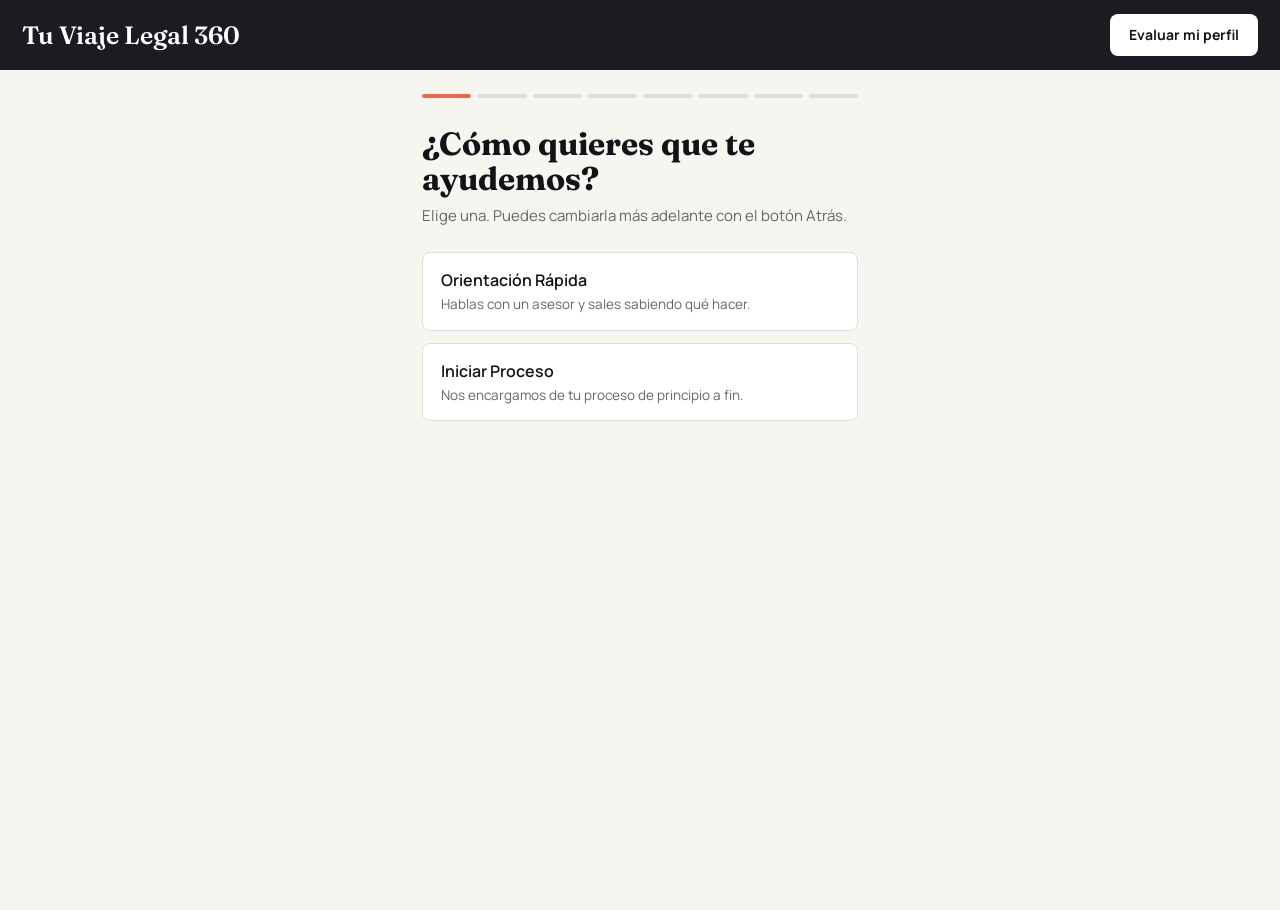
==== agendar.html @ b7401bcb "Actualizar demo desde plataforma-visas" ====
<!DOCTYPE html>
<html lang="es">
<head>
  <meta charset="UTF-8" />
  <meta name="viewport" content="width=device-width, initial-scale=1.0, maximum-scale=1" />
  <title>Agenda tu consulta de visa</title>
  <meta name="description" content="Elige tu trámite y agenda una consulta migratoria con un asesor de Tu Viaje Legal 360." />
  <meta property="og:title" content="Agenda tu consulta | Tu Viaje Legal 360" />
  <meta property="og:description" content="Cuéntanos qué necesitas y elige un horario disponible para hablar con un asesor." />
  <meta property="og:type" content="website" />
  <meta property="og:url" content="https://tuviajelegal.com/agendar.html" />
  <meta property="og:image" content="https://tuviajelegal.com/assets/hero-consulta.jpg" />
  <meta name="twitter:card" content="summary_large_image" />
  <link rel="stylesheet" href="estilo-marca.css?v=1cd7f68" />
</head>
<body>

  <nav class="barra">
    <a class="barra-marca" href="index.html">Tu Viaje Legal 360</a>
    <a class="barra-cta" href="evaluacion.html">Evaluar mi perfil</a>
  </nav>

  <div class="pantalla" id="pantalla">
    <!-- el contenido lo inyecta wizard.js -->
  </div>

  <script src="catalogo.js?v=1cd7f68"></script>
  <script src="config-cliente.js?v=1cd7f68"></script>
  <script src="analitica.js?v=1cd7f68"></script>
  <script src="citas.js?v=1cd7f68"></script>
  <script src="wizard.js?v=1cd7f68"></script>
</body>
</html>
---- estilo-marca.css ----
/* ============================================================
   Sistema visual de la marca: landing, quiz y wizard.
   La landing sigue el mock aprobado; quiz y wizard reutilizan tokens.
   ============================================================ */

@import url("https://fonts.googleapis.com/css2?family=Fraunces:opsz,wght@9..144,600;9..144,700&family=Manrope:wght@400;500;600;700&display=swap");

:root {
  --tinta: #111318;
  --tinta-suave: #1b2024;
  --crema: #f7f5f0;
  --blanco: #ffffff;
  --petroleo: #064b49;
  --petroleo-oscuro: #033a39;
  --azul: #3767ea;
  --gris: #62676a;
  --gris-claro: #dddeda;
  --acento: #e86a55;
  --acento-oscuro: #a83d2f;
  --acento-accion: #c44b39;
  --serif: "Fraunces", Georgia, "Times New Roman", serif;
  --sans: "Manrope", -apple-system, BlinkMacSystemFont, "Segoe UI", sans-serif;
  --radio: 8px;
}

* { box-sizing: border-box; }

html { scroll-behavior: smooth; }

body {
  margin: 0;
  font-family: var(--sans);
  background: var(--crema);
  color: var(--tinta);
  line-height: 1.55;
  letter-spacing: 0;
  -webkit-font-smoothing: antialiased;
}

a:focus-visible,
button:focus-visible,
summary:focus-visible,
input:focus-visible {
  outline: 3px solid rgba(55, 103, 234, 0.48);
  outline-offset: 3px;
}

textarea:focus-visible {
  outline: 3px solid rgba(55, 103, 234, 0.48);
  outline-offset: 3px;
}

/* El wizard mueve el foco al título al cambiar de paso para que los lectores
   de pantalla anuncien la nueva vista. Conservamos ese foco sin dibujar el
   contorno nativo alrededor de todo el encabezado. */
h1[tabindex="-1"]:focus {
  outline: none;
}

/* Aviso de la demo pública. Va arriba del todo y en el flujo normal (no
   flotante) para que empuje al hero en vez de taparlo. */
.aviso-demo {
  margin: 0;
  padding: 10px 20px;
  background: var(--azul);
  color: var(--blanco);
  font-size: 12.5px;
  font-weight: 600;
  line-height: 1.4;
  text-align: center;
}

.barra {
  position: sticky;
  top: 0;
  z-index: 20;
  display: flex;
  align-items: center;
  justify-content: space-between;
  padding: 14px 22px;
  background: rgba(17, 19, 24, 0.96);
}

.barra-marca {
  font-family: var(--serif);
  font-size: 25px;
  font-weight: 600;
  color: var(--blanco);
  text-decoration: none;
  letter-spacing: 0;
}

.barra-cta {
  display: inline-flex;
  align-items: center;
  justify-content: center;
  min-height: 42px;
  padding: 10px 18px;
  border: 1px solid transparent;
  border-radius: var(--radio);
  background: var(--blanco);
  color: var(--tinta);
  font: 700 14px/1.2 var(--sans);
  text-decoration: none;
}

.btn-claro,
.btn-fantasma,
.btn-acento {
  display: inline-flex;
  align-items: center;
  justify-content: center;
  min-height: 52px;
  padding: 14px 24px;
  border-radius: 6px;
  font: 700 15px/1.2 var(--sans);
  text-decoration: none;
  cursor: pointer;
  transition: transform 160ms ease, background-color 160ms ease, border-color 160ms ease;
}

.btn-claro { border: 1px solid transparent; background: var(--blanco); color: var(--tinta); }
.btn-fantasma { border: 1px solid rgba(255, 255, 255, 0.72); background: rgba(17, 19, 24, 0.28); color: var(--blanco); }
.btn-acento { border: 1px solid var(--acento-accion); background: var(--acento-accion); color: var(--blanco); }

.btn-claro:hover,
.btn-fantasma:hover,
.btn-acento:hover { transform: translateY(-2px); }

.btn-acento:hover { background: var(--acento-oscuro); border-color: var(--acento-oscuro); }
.btn-nota { font-size: 14px; font-weight: 400; opacity: 0.72; }

/* ---------- landing: hero y navegación ---------- */

.landing { overflow-x: hidden; }

.hero {
  position: relative;
  min-height: 780px;
  display: flex;
  align-items: flex-end;
  padding: 150px 5vw 82px;
  color: var(--blanco);
  background: var(--tinta);
  overflow: hidden;
}

.hero::after {
  content: "";
  position: absolute;
  inset: 0;
  z-index: 1;
  background: rgba(8, 14, 15, 0.44);
  pointer-events: none;
}

.hero-foto {
  position: absolute;
  inset: 0;
  z-index: 0;
  background-image: url("assets/hero-consulta.jpg");
  background-position: center;
  background-size: cover;
}

.barra-landing {
  position: absolute;
  top: 18px;
  left: 0;
  z-index: 3;
  width: 100%;
  padding: 0 3vw;
  background: transparent;
}

.barra-landing .barra-marca { font-size: 29px; }

.barra-menu {
  display: flex;
  align-items: center;
  gap: 4px;
  padding: 6px;
  border-radius: 8px;
  background: var(--blanco);
  box-shadow: 0 10px 30px rgba(0, 0, 0, 0.12);
}

.barra-menu a {
  padding: 10px 14px;
  border-radius: 5px;
  color: var(--tinta);
  font-size: 13px;
  font-weight: 600;
  text-decoration: none;
  transition: background-color 150ms ease;
}

.barra-menu a:hover { background: #f0f1ef; }

.barra-landing .barra-cta {
  background: var(--acento-accion);
  color: var(--blanco);
  box-shadow: 0 10px 30px rgba(0, 0, 0, 0.14);
}

.hero-contenido {
  position: relative;
  z-index: 2;
  width: min(720px, 57vw);
}

.hero-eyebrow,
.seccion-kicker,
.cierre-kicker {
  margin: 0 0 16px;
  color: var(--acento);
  font-size: 12px;
  font-weight: 700;
  letter-spacing: 0;
  text-transform: uppercase;
}

.hero h1 {
  max-width: 760px;
  margin: 0 0 22px;
  font-family: var(--serif);
  font-size: 76px;
  font-weight: 600;
  line-height: 0.97;
  letter-spacing: 0;
}

.hero h1 em { font-style: normal; }

.hero-sub {
  max-width: 610px;
  margin: 0 0 30px;
  color: rgba(255, 255, 255, 0.92);
  font-size: 17px;
  line-height: 1.65;
}

.hero-acciones { display: flex; gap: 12px; flex-wrap: wrap; }
.hero-nota { margin: 16px 0 0; color: rgba(255, 255, 255, 0.78); font-size: 12.5px; }

/* ---------- landing: confianza ---------- */

.confianza {
  display: grid;
  grid-template-columns: repeat(4, minmax(0, 1fr));
  max-width: 1280px;
  margin: 0 auto;
  padding: 28px 4vw;
  background: var(--crema);
}

.confianza-item {
  min-height: 72px;
  display: flex;
  align-items: center;
  gap: 16px;
  padding: 8px 22px;
  border-right: 1px solid var(--gris-claro);
}

.confianza-item:last-child { border-right: 0; }
.confianza-item svg { width: 32px; height: 32px; flex: 0 0 auto; color: var(--petroleo); }
.confianza-item span { font-size: 13px; font-weight: 700; line-height: 1.35; }

/* ---------- landing: estructura ---------- */

.seccion { padding: 92px 5vw; scroll-margin-top: 72px; }
.contenedor { max-width: 1040px; margin: 0 auto; }
.contenedor-amplio { max-width: 1240px; }

.seccion-titulo {
  max-width: 760px;
  margin: 0 0 46px;
  font-family: var(--serif);
  font-size: 54px;
  font-weight: 600;
  line-height: 1.02;
  letter-spacing: 0;
}

.seccion-titulo-claro { color: var(--blanco); }
.seccion-kicker-claro { color: #a7c6ff; }
.seccion-sub { max-width: 590px; margin: 0 0 40px; color: var(--gris); font-size: 16px; }

.seccion-proceso { border-top: 1px solid var(--gris-claro); background: var(--crema); }

.pasos-horizontales {
  display: grid;
  grid-template-columns: repeat(3, minmax(0, 1fr));
}

.pasos-horizontales .paso {
  min-width: 0;
  padding: 4px 48px 0;
  border-right: 1px solid var(--gris-claro);
}

.pasos-horizontales .paso:first-child { padding-left: 0; }
.pasos-horizontales .paso:last-child { padding-right: 0; border-right: 0; }

.paso-cabecera {
  display: flex;
  align-items: center;
  gap: 18px;
  min-height: 50px;
  margin-bottom: 26px;
}

.paso-numero {
  width: 34px;
  height: 34px;
  display: inline-flex;
  align-items: center;
  justify-content: center;
  flex: 0 0 auto;
  border-radius: 50%;
  background: var(--petroleo);
  color: var(--blanco);
  font-size: 14px;
  font-weight: 700;
}

.paso-cabecera svg { width: 42px; height: 42px; color: var(--petroleo); }
.paso-titulo { margin: 0 0 10px; font-size: 17px; font-weight: 700; }
.paso-detalle { max-width: 280px; margin: 0; color: var(--gris); font-size: 14px; line-height: 1.7; }

/* ---------- landing: equipo ---------- */

.equipo {
  display: grid;
  grid-template-columns: minmax(320px, 0.9fr) minmax(520px, 1.3fr);
  background: var(--blanco);
  scroll-margin-top: 72px;
}

.equipo-copy {
  display: flex;
  flex-direction: column;
  justify-content: center;
  padding: 80px 7vw;
}

.equipo-copy h2 {
  max-width: 530px;
  margin: 0 0 22px;
  font-family: var(--serif);
  font-size: 52px;
  font-weight: 600;
  line-height: 1.02;
}

.equipo-copy > p:last-child { max-width: 540px; margin: 0; color: var(--gris); font-size: 15px; line-height: 1.75; }

.equipo-foto { position: relative; min-height: 560px; margin: 0; overflow: hidden; background: var(--tinta-suave); }
.equipo-foto img { width: 100%; height: 100%; position: absolute; inset: 0; object-fit: cover; object-position: 50% 22%; }
/* ---------- landing: personas del equipo ---------- */

.seccion-personas { border-top: 1px solid var(--gris-claro); background: var(--crema); }
.personas { display: grid; grid-template-columns: repeat(3, minmax(0, 1fr)); gap: 28px; }
.persona { margin: 0; }
.persona-foto { aspect-ratio: 4 / 5; margin: 0 0 18px; overflow: hidden; border-radius: var(--radio); background: var(--tinta-suave); }
.persona-foto img { display: block; width: 100%; height: 100%; object-fit: cover; object-position: 50% 30%; }
.persona-nombre { margin: 0 0 4px; font-family: var(--serif); font-size: 24px; font-weight: 600; line-height: 1.15; }
.persona-cargo { margin: 0; color: var(--gris); font-size: 14px; }

/* ---------- landing: servicios ---------- */

.seccion-servicios { background: var(--petroleo); color: var(--blanco); }
.seccion-servicios .seccion-titulo { margin-bottom: 12px; }
.servicios-intro { max-width: 560px; margin: 0 0 42px; color: rgba(255, 255, 255, 0.72); font-size: 15px; }

.precios {
  display: grid;
  grid-template-columns: repeat(3, minmax(0, 1fr));
  gap: 18px;
  align-items: stretch;
}

/* Con dos servicios las tarjetas no deben estirarse a lo ancho de la sección. */
.precios-dos {
  grid-template-columns: repeat(2, minmax(0, 1fr));
  max-width: 860px;
}

.precio-card {
  min-width: 0;
  display: flex;
  flex-direction: column;
  padding: 28px 26px 24px;
  /* Mismo grosor en todas las tarjetas: si la destacada usa un borde distinto,
     su contenido se desplaza y los botones dejan de alinearse entre sí. */
  border: 2px solid rgba(17, 19, 24, 0.12);
  border-radius: var(--radio);
  background: var(--blanco);
  color: var(--tinta);
  box-shadow: 0 14px 30px rgba(0, 24, 23, 0.16);
  transition: transform 180ms ease, box-shadow 180ms ease;
}

.precio-card:hover { transform: translateY(-4px); box-shadow: 0 18px 36px rgba(0, 24, 23, 0.2); }
.precio-card-popular { border-color: var(--acento); }

.precio-card-cabecera {
  min-height: 34px;
  display: flex;
  align-items: center;
  justify-content: space-between;
  gap: 12px;
  margin-bottom: 20px;
}

.precio-card-cabecera svg { width: 28px; height: 28px; color: var(--petroleo); }
.precio-card-popular .precio-card-cabecera svg { color: var(--acento); }

.precio-badge {
  display: inline-flex;
  align-items: center;
  min-height: 25px;
  padding: 5px 9px;
  border-radius: 5px;
  background: #fbe4df;
  color: var(--acento-oscuro);
  font-size: 10px;
  font-weight: 700;
  letter-spacing: 0;
  text-transform: none;
}

.precio-badge-azul { background: #e8efff; color: #2452ca; }

.precio-nombre {
  margin: 0 0 8px;
  font-family: var(--serif);
  font-size: 31px;
  font-weight: 600;
  line-height: 1.02;
}

.precio-valor,
.precio-descripcion { margin: 0 0 18px; color: var(--gris); font-size: 13.5px; line-height: 1.6; }
.precio-descripcion { flex: 1; }
.precio-lista { flex: 1; list-style: none; margin: 0 0 24px; padding: 0; }
.precio-lista li { position: relative; padding: 7px 0 7px 22px; border: 0; font-size: 13px; }
.precio-lista li::before { content: "✓"; position: absolute; left: 0; color: var(--petroleo); font-weight: 700; }

.btn-servicio {
  width: 100%;
  min-height: 46px;
  display: inline-flex;
  align-items: center;
  justify-content: center;
  margin-top: auto;
  padding: 12px 16px;
  border-radius: 6px;
  font-family: var(--sans);
  font-size: 13px;
  font-weight: 700;
  text-align: center;
  text-decoration: none;
}

.btn-servicio-principal { border: 1px solid var(--acento-accion); background: var(--acento-accion); color: var(--blanco); }
.btn-servicio-secundario { border: 1px solid var(--petroleo); background: var(--blanco); color: var(--petroleo); }
.btn-servicio:hover { filter: brightness(0.96); }
.btn-servicio:disabled { border-color: var(--gris-claro); background: #f0f1ef; color: var(--gris); cursor: not-allowed; filter: none; }

.escala-servicios {
  display: grid;
  grid-template-columns: auto 1fr auto;
  align-items: center;
  gap: 16px;
  margin: 22px 5px 0;
  color: rgba(255, 255, 255, 0.76);
  font-size: 11px;
}

.escala-servicios div { height: 1px; background: rgba(255, 255, 255, 0.4); }
.precios-dos + .escala-servicios { max-width: 860px; }
.precios-nota { margin: 18px 0 0; max-width: 860px; color: rgba(255, 255, 255, 0.64); font-size: 11px; text-align: center; }

/* La evaluación gratis va aparte de las tarjetas de pago: sin fondo blanco,
   para que nadie la confunda con un servicio que se cobra. */
.gratis-banda {
  display: flex;
  align-items: center;
  justify-content: space-between;
  gap: 32px;
  max-width: 860px;
  margin-top: 44px;
  padding: 30px 34px;
  border: 1px solid rgba(255, 255, 255, 0.3);
  border-radius: var(--radio);
  background: rgba(255, 255, 255, 0.07);
}

.gratis-sello {
  display: inline-flex;
  align-items: center;
  min-height: 25px;
  padding: 5px 10px;
  border-radius: 5px;
  background: var(--acento-accion);
  color: var(--blanco);
  font-size: 11px;
  font-weight: 700;
}

.gratis-banda-texto h3 {
  margin: 12px 0 7px;
  font-family: var(--serif);
  font-size: 31px;
  font-weight: 600;
  line-height: 1.04;
}

.gratis-banda-texto p { margin: 0; max-width: 52ch; color: rgba(255, 255, 255, 0.76); font-size: 14px; line-height: 1.6; }
.gratis-banda-cta { flex-shrink: 0; min-width: 230px; text-align: center; }

/* ---------- landing: FAQ, cierre y pie ---------- */

.seccion-faq { background: var(--blanco); }
.faq-layout { display: grid; grid-template-columns: minmax(260px, 0.7fr) minmax(520px, 1.3fr); gap: 72px; }
.faq-encabezado .seccion-titulo { margin-bottom: 0; font-size: 48px; }
.faq { display: grid; grid-template-columns: repeat(2, minmax(0, 1fr)); gap: 0 28px; align-content: start; }
.faq details { border-bottom: 1px solid var(--gris-claro); }
.faq summary {
  position: relative;
  padding: 17px 32px 17px 0;
  cursor: pointer;
  list-style: none;
  font-size: 13px;
  font-weight: 600;
}
.faq summary::-webkit-details-marker { display: none; }
.faq summary::after { content: "+"; position: absolute; top: 50%; right: 5px; color: var(--tinta); font-size: 18px; transform: translateY(-50%); transition: transform 150ms ease; }
.faq details[open] summary::after { transform: translateY(-50%) rotate(45deg); }
.faq-respuesta { margin: 0; padding: 0 20px 18px 0; color: var(--gris); font-size: 12.5px; line-height: 1.65; }

.cierre {
  display: flex;
  align-items: center;
  justify-content: space-between;
  gap: 40px;
  padding: 44px 8vw;
  background: var(--azul);
  color: var(--blanco);
}

.cierre-kicker { margin-bottom: 8px; color: #cbd8ff; }
.cierre h2 { max-width: 790px; margin: 0 0 8px; font-family: var(--serif); font-size: 46px; font-weight: 600; line-height: 1; }
.cierre p:last-child { margin: 0; color: rgba(255, 255, 255, 0.82); font-size: 14px; }
.btn-cierre { min-width: 220px; padding: 15px 22px; border-radius: 6px; background: var(--blanco); color: var(--tinta); font-size: 13px; font-weight: 700; text-align: center; text-decoration: none; }

.pie {
  padding: 28px 22px 34px;
  background: var(--tinta);
  color: rgba(255, 255, 255, 0.58);
  font-size: 12.5px;
  line-height: 1.6;
  text-align: center;
}

.pie-landing {
  display: grid;
  grid-template-columns: minmax(220px, 1fr) auto minmax(280px, 1fr);
  align-items: start;
  gap: 48px;
  padding: 44px 5vw;
  text-align: left;
}

.pie-marca p { max-width: 280px; margin: 8px 0 0; }
.pie-contacto { display: inline-block; margin-top: 14px; color: var(--blanco); font-size: 13px; font-weight: 700; text-decoration: underline; text-underline-offset: 3px; }
.pie-contacto[hidden] { display: none; }
.pie-enlaces { display: grid; grid-template-columns: repeat(2, auto); gap: 10px 28px; }
.pie-enlaces a { color: rgba(255, 255, 255, 0.72); font-size: 11px; text-decoration: none; }
.pie-legal { max-width: 430px; margin: 0; justify-self: end; }

@media (max-width: 980px) {
  .hero { min-height: 740px; padding-left: 6vw; padding-right: 6vw; }
  .hero h1 { font-size: 62px; }
  .hero-contenido { width: min(680px, 70vw); }
  .barra-menu { display: none; }
  .confianza { grid-template-columns: repeat(2, minmax(0, 1fr)); }
  .confianza-item:nth-child(2) { border-right: 0; }
  .confianza-item:nth-child(-n + 2) { border-bottom: 1px solid var(--gris-claro); }
  .pasos-horizontales .paso { padding: 4px 28px 0; }
  .equipo { grid-template-columns: 1fr; }
  .equipo-copy { padding: 72px 7vw; }
  .equipo-foto { min-height: 520px; }
  .precios { grid-template-columns: 1fr; max-width: 680px; margin: 0 auto; }
  .escala-servicios { display: none; }
  .precios-nota, .gratis-banda { max-width: 680px; margin-left: auto; margin-right: auto; }
  .faq-layout { grid-template-columns: 1fr; gap: 32px; }
  .faq-encabezado .seccion-titulo { max-width: 620px; }
  .pie-landing { grid-template-columns: 1fr 1fr; }
  .pie-legal { grid-column: 1 / -1; justify-self: start; }
}

@media (max-width: 700px) {
  .barra-landing { top: 12px; padding: 0 16px; }
  /* El nombre de la marca es largo: sin esto se parte en dos líneas y empuja
     al botón a partirse también, dejando la barra del doble de alto. Va sobre
     `.barra` y no solo sobre `.barra-landing` porque el quiz y el wizard usan
     la barra genérica, y ahí la marca es todavía más grande. */
  .barra .barra-marca { font-size: 18px; white-space: nowrap; }
  .barra .barra-cta {
    min-height: 38px;
    padding: 9px 10px;
    font-size: 10.5px;
    white-space: nowrap;
  }
  /* En vertical la foto no cabe detrás del texto sin tapar las caras:
     arriba va una franja con las asesoras y el texto empieza debajo. */
  .hero { --banda-foto: min(112vw, 460px); min-height: 0; align-items: flex-end; padding: calc(var(--banda-foto) - 36px) 20px 54px; }
  .hero::after {
    background: linear-gradient(to bottom,
      rgba(8, 14, 15, 0.2) 0,
      rgba(8, 14, 15, 0.2) calc(var(--banda-foto) - 150px),
      var(--tinta) var(--banda-foto));
  }
  .hero-foto { bottom: auto; height: var(--banda-foto); background-position: 92% top; }
  .hero-contenido { width: 100%; }
  .hero-eyebrow { font-size: 10px; }
  .hero h1 { max-width: 11ch; font-size: 48px; line-height: 0.98; }
  .hero-sub { max-width: 34ch; font-size: 14px; line-height: 1.6; }
  .hero-acciones { display: grid; grid-template-columns: 1fr; }
  .btn-claro, .btn-fantasma, .btn-acento { width: 100%; min-height: 50px; font-size: 14px; }
  .confianza { grid-template-columns: 1fr; padding: 14px 20px; }
  .confianza-item { min-height: 64px; padding: 12px 0; border-right: 0; border-bottom: 1px solid var(--gris-claro); }
  .confianza-item:nth-child(2) { border-right: 0; }
  .confianza-item:nth-child(-n + 2) { border-bottom: 1px solid var(--gris-claro); }
  .confianza-item:last-child { border-bottom: 0; }
  .confianza-item br { display: none; }
  .seccion { padding: 68px 20px; }
  .seccion-titulo { margin-bottom: 34px; font-size: 42px; }
  .pasos-horizontales { grid-template-columns: 1fr; }
  .pasos-horizontales .paso,
  .pasos-horizontales .paso:first-child,
  .pasos-horizontales .paso:last-child { padding: 24px 0; border-right: 0; border-bottom: 1px solid var(--gris-claro); }
  .pasos-horizontales .paso:first-child { padding-top: 0; }
  .pasos-horizontales .paso:last-child { border-bottom: 0; }
  .paso-cabecera { margin-bottom: 14px; }
  .equipo-copy { padding: 64px 20px; }
  .equipo-copy h2 { font-size: 42px; }
  .equipo-foto { min-height: 360px; }
  /* Apiladas, las tres fotos empujaban los servicios casi dos pantallas
     hacia abajo: en celular van en carrusel y asoma la siguiente tarjeta. */
  .personas {
    grid-template-columns: none;
    grid-auto-flow: column;
    grid-auto-columns: 74%;
    gap: 14px;
    margin: 0 -20px;
    padding: 0 20px 6px;
    overflow-x: auto;
    scroll-snap-type: x mandatory;
    scroll-padding-left: 20px;
    scrollbar-width: none;
  }
  .personas::-webkit-scrollbar { display: none; }
  .persona { scroll-snap-align: start; }
  .persona-nombre { font-size: 20px; }
  .seccion-servicios .seccion-titulo { font-size: 42px; }
  .precio-card { padding: 25px 22px 22px; }
  .gratis-banda { align-items: stretch; flex-direction: column; gap: 22px; margin-top: 34px; padding: 26px 22px; }
  .gratis-banda-texto h3 { font-size: 27px; }
  .gratis-banda-cta { width: 100%; min-width: 0; }
  .faq { grid-template-columns: 1fr; }
  .faq-encabezado .seccion-titulo { font-size: 42px; }
  .cierre { align-items: stretch; flex-direction: column; padding: 48px 20px; }
  .cierre h2 { font-size: 42px; }
  .btn-cierre { width: 100%; }
  .pie-landing { grid-template-columns: 1fr; gap: 30px; padding: 42px 20px 92px; }
  .pie-enlaces { grid-template-columns: 1fr 1fr; }
  .pie-legal { grid-column: auto; }
}

/* Celulares muy angostos (iPhone SE y parecidos): con el nombre de marca
   completo, la marca y el botón llegan a tocarse. */
@media (max-width: 360px) {
  .barra { gap: 10px; }
  .barra .barra-marca { font-size: 16px; }
  .barra .barra-cta { padding: 9px 8px; font-size: 10px; }
}

@media (prefers-reduced-motion: reduce) {
  html { scroll-behavior: auto; }
  *, *::before, *::after { animation-duration: 0.01ms !important; transition-duration: 0.01ms !important; }
}

/* ============================================================
   QUIZ (evaluacion.html)
   ============================================================ */

.quiz-cuerpo {
  max-width: 520px;
  margin: 0 auto;
  min-height: calc(100vh - 60px);
  display: flex;
  flex-direction: column;
  padding: 18px 22px 48px;
}

.progreso-quiz {
  display: flex;
  align-items: center;
  gap: 12px;
  padding: 10px 0 22px;
}

.progreso-quiz[hidden] { display: none; }

.btn-atras {
  background: none;
  border: none;
  color: var(--gris);
  font-size: 15px;
  cursor: pointer;
  padding: 6px 8px 6px 0;
  font-family: inherit;
}

.progreso-pista {
  flex: 1;
  height: 4px;
  background: var(--gris-claro);
  border-radius: 2px;
  overflow: hidden;
}

.progreso-relleno {
  height: 100%;
  background: var(--acento-accion);
  border-radius: 2px;
  width: 0;
  transition: width 0.25s ease;
}

.screen { animation: aparecer 0.22s ease; }
.screen.exiting { opacity: 0; transform: translateY(-6px); transition: all 0.15s ease; }

@keyframes aparecer {
  from { opacity: 0; transform: translateY(8px); }
  to { opacity: 1; transform: none; }
}

.intro-eyebrow {
  font-size: 13px;
  font-weight: 700;
  letter-spacing: 2px;
  text-transform: uppercase;
  color: var(--acento-oscuro);
  margin: 26px 0 12px;
}

.intro-headline {
  font-family: var(--serif);
  font-weight: 700;
  font-size: 46px;
  line-height: 1.06;
  margin: 0 0 20px;
}

.intro-stat-card {
  background: var(--tinta);
  color: var(--blanco);
  border-radius: var(--radio);
  padding: 18px 20px;
  font-size: 15px;
  margin-bottom: 18px;
}

.intro-sub { font-size: 15.5px; color: var(--gris); margin: 0 0 26px; }

.btn-primary {
  display: block;
  width: 100%;
  background: var(--acento);
  color: var(--blanco);
  border: none;
  border-radius: 999px;
  padding: 17px;
  font-size: 16px;
  font-weight: 600;
  font-family: inherit;
  cursor: pointer;
}

.btn-primary:active { background: var(--acento-oscuro); }

.question-pillar {
  font-size: 12.5px;
  font-weight: 700;
  letter-spacing: 1.8px;
  text-transform: uppercase;
  color: var(--acento-oscuro);
  margin: 8px 0 10px;
}

.question-text {
  font-family: var(--serif);
  font-weight: 700;
  font-size: 30px;
  line-height: 1.12;
  margin: 0 0 18px;
}

.multi-hint { font-size: 13.5px; color: var(--gris); margin: -8px 0 14px; }

.options-list { display: flex; flex-direction: column; gap: 10px; }
.options-list.shake { animation: sacudir 0.3s ease; }

@keyframes sacudir {
  20% { transform: translateX(-5px); }
  50% { transform: translateX(5px); }
  80% { transform: translateX(-3px); }
}

.option-card {
  display: flex;
  align-items: center;
  justify-content: space-between;
  gap: 10px;
  text-align: left;
  background: var(--blanco);
  border: 1.5px solid var(--gris-claro);
  border-radius: var(--radio);
  padding: 16px 18px;
  font-size: 15.5px;
  font-weight: 500;
  font-family: inherit;
  cursor: pointer;
}

.option-card .option-check {
  width: 22px;
  height: 22px;
  border-radius: 50%;
  border: 1.5px solid var(--gris-claro);
  color: transparent;
  font-size: 13px;
  display: flex;
  align-items: center;
  justify-content: center;
  flex-shrink: 0;
}

.option-card.selected { border-color: var(--acento); background: #fdf1ed; }
.option-card.selected .option-check { background: var(--acento-accion); border-color: var(--acento-accion); color: var(--blanco); }

.continue-btn { margin-top: 18px; }

.name-input {
  width: 100%;
  padding: 16px 18px;
  border: 1.5px solid var(--gris-claro);
  border-radius: var(--radio);
  font-size: 16px;
  font-family: inherit;
  margin-bottom: 14px;
}

.campo-etiqueta {
  display: block;
  margin: 0 0 6px;
  color: var(--tinta);
  font-size: 13.5px;
  font-weight: 700;
}

.campo-etiqueta span { color: var(--gris); font-weight: 500; }

.skip-btn {
  display: block;
  width: 100%;
  background: none;
  border: none;
  color: var(--gris);
  font-size: 14.5px;
  padding: 14px;
  cursor: pointer;
  text-decoration: underline;
  font-family: inherit;
}

.case-number { font-size: 13px; color: var(--gris); margin: 0 0 10px; }

.gauge-wrap { position: relative; width: 190px; margin: 8px auto 4px; }
.gauge-svg { width: 100%; transform: rotate(-90deg); }
.gauge-track { fill: none; stroke: var(--gris-claro); stroke-width: 10; }
.gauge-fill {
  fill: none;
  stroke-width: 10;
  stroke-linecap: round;
  transition: stroke-dashoffset 1s ease;
}
.gauge-fill.fuerte { stroke: #2e7d32; }
.gauge-fill.medio { stroke: var(--acento); }
.gauge-fill.riesgo { stroke: #c62828; }

.gauge-center {
  position: absolute;
  inset: 0;
  display: flex;
  flex-direction: column;
  align-items: center;
  justify-content: center;
  text-align: center;
}

.gauge-pct { font-family: var(--serif); font-weight: 700; font-size: 44px; line-height: 1; }
.gauge-pct.fuerte { color: #2e7d32; }
.gauge-pct.medio { color: var(--acento-oscuro); }
.gauge-pct.riesgo { color: #c62828; }
.gauge-pct-label { font-size: 11px; color: var(--gris); max-width: 120px; }

.gauge-note { font-size: 12.5px; color: var(--gris); text-align: center; margin: 10px 0 18px; }

.result-band {
  font-family: var(--serif);
  font-weight: 700;
  font-size: 34px;
  text-align: center;
  margin: 0 0 6px;
}
.result-band.fuerte { color: #2e7d32; }
.result-band.medio { color: var(--acento-oscuro); }
.result-band.riesgo { color: #c62828; }

.result-tagline { text-align: center; font-size: 15px; color: var(--gris); margin: 0 0 26px; }

.pillars-chart { display: flex; flex-direction: column; gap: 16px; margin-bottom: 22px; }

.pillar-summary {
  padding: 14px 16px;
  border: 1px solid var(--gris-claro);
  border-left: 4px solid var(--petroleo);
  border-radius: var(--radio);
  background: var(--blanco);
}

.pillar-summary.medio { border-left-color: var(--acento-oscuro); }
.pillar-summary.riesgo { border-left-color: #9b2c2c; }

.pillar-row-label {
  display: flex;
  justify-content: space-between;
  font-size: 14px;
  font-weight: 600;
  margin-bottom: 6px;
}

.pillar-bar-track { height: 8px; background: var(--gris-claro); border-radius: 4px; overflow: hidden; }
.pillar-bar-fill { height: 100%; border-radius: 4px; transition: width 0.9s ease; }
.pillar-bar-fill.fuerte { background: #2e7d32; }
.pillar-bar-fill.medio { background: var(--acento); }
.pillar-bar-fill.riesgo { background: #c62828; }

.pillar-tier-note { font-size: 12.5px; margin: 5px 0 0; }
.pillar-tier-note.fuerte { color: #2e7d32; }
.pillar-tier-note.medio { color: var(--acento-oscuro); }
.pillar-tier-note.riesgo { color: #c62828; }

.risk-card {
  background: var(--tinta);
  color: var(--blanco);
  border-radius: var(--radio);
  padding: 16px 18px;
  font-size: 14.5px;
  margin-bottom: 22px;
}

.result-actions { display: flex; flex-direction: column; gap: 10px; }

.btn-secundario-quiz {
  display: block;
  width: 100%;
  background: none;
  border: 1.5px solid var(--gris-claro);
  border-radius: 999px;
  color: var(--tinta);
  font-size: 15px;
  font-weight: 600;
  padding: 15px;
  cursor: pointer;
  font-family: inherit;
}

.share-btn {
  display: block;
  width: 100%;
  background: none;
  border: none;
  color: var(--gris);
  font-size: 14px;
  padding: 12px;
  cursor: pointer;
  text-decoration: underline;
  font-family: inherit;
}

/* ============================================================
   WIZARD (agendar.html) — mismas clases que usa wizard.js
   ============================================================ */

.pantalla {
  max-width: 480px;
  margin: 0 auto;
  min-height: calc(100vh - 60px);
  display: flex;
  flex-direction: column;
  padding: 24px 22px 48px;
}

.progreso { display: flex; gap: 6px; margin-bottom: 28px; }

.progreso-paso { flex: 1; height: 4px; border-radius: 2px; background: var(--gris-claro); }
.progreso-paso.activo { background: var(--acento); }

.volver {
  background: none;
  border: none;
  color: var(--gris);
  font-size: 15px;
  padding: 8px 0;
  margin-bottom: 8px;
  align-self: flex-start;
  cursor: pointer;
  font-family: inherit;
}

.pantalla h1 {
  font-family: var(--serif);
  font-weight: 700;
  font-size: 32px;
  line-height: 1.1;
  margin: 0 0 8px;
}

.subtitulo { font-size: 15px; color: var(--gris); margin: 0 0 24px; }

.contenido { flex: 1; display: flex; flex-direction: column; }

.opciones { display: flex; flex-direction: column; gap: 12px; }

.opcion {
  display: flex;
  flex-direction: column;
  gap: 4px;
  text-align: left;
  padding: 16px 18px;
  border: 1.5px solid var(--gris-claro);
  border-radius: var(--radio);
  background: var(--blanco);
  cursor: pointer;
  font-family: inherit;
}

.opcion:active { background: #fdf1ed; border-color: var(--acento); }

/* Opción ya elegida dentro de un grupo (elegir una no avanza de pantalla,
   así que sin esto no habría forma de ver cuál se marcó). */
.opcion.elegida {
  border-color: var(--petroleo);
  border-width: 2px;
  background: #f2f7f6;
  padding: 15.5px 17.5px;
}

.opcion.elegida .opcion-titulo { color: var(--petroleo); }

.opcion-titulo { font-size: 16px; font-weight: 600; color: var(--tinta); }
.opcion-detalle { font-size: 13.5px; color: var(--gris); line-height: 1.4; }

.resumen-caja {
  background: var(--blanco);
  border: 1.5px solid var(--gris-claro);
  border-radius: var(--radio);
  padding: 20px;
  margin-bottom: 20px;
}

.resumen-fila {
  display: flex;
  justify-content: space-between;
  padding: 10px 0;
  border-bottom: 1px solid #f1ece5;
  font-size: 14.5px;
}

.resumen-fila:last-child { border-bottom: none; }
.resumen-etiqueta { color: var(--gris); }
.resumen-valor { font-weight: 600; text-align: right; max-width: 60%; }

.precio-grande { text-align: center; padding: 24px 0 8px; }

.precio-numero {
  font-family: var(--serif);
  font-weight: 700;
  font-size: 46px;
  color: var(--acento-oscuro);
}

.precio-nota { font-size: 13.5px; color: var(--gris); margin-top: 4px; }

.pasos-lista { list-style: none; padding: 0; margin: 20px 0; counter-reset: paso; }

.pasos-lista li {
  counter-increment: paso;
  position: relative;
  padding: 10px 0 10px 40px;
  font-size: 14.5px;
  line-height: 1.5;
}

.pasos-lista li::before {
  content: counter(paso);
  position: absolute;
  left: 0;
  top: 8px;
  width: 26px;
  height: 26px;
  border-radius: 50%;
  background: var(--acento-accion);
  color: var(--blanco);
  font-size: 13px;
  font-weight: 700;
  display: flex;
  align-items: center;
  justify-content: center;
}

.boton-primario {
  display: block;
  width: 100%;
  padding: 17px;
  background: var(--acento-accion);
  color: var(--blanco);
  border: none;
  border-radius: 999px;
  font-size: 16px;
  font-weight: 600;
  cursor: pointer;
  margin-top: auto;
  font-family: inherit;
}

.boton-primario:active { background: var(--acento-oscuro); }
.boton-primario:disabled { opacity: 0.6; }

.boton-secundario {
  display: block;
  width: 100%;
  padding: 14px;
  background: none;
  color: var(--gris);
  border: 1.5px solid var(--gris-claro);
  border-radius: 999px;
  font-size: 15px;
  font-weight: 600;
  cursor: pointer;
  margin-top: 10px;
  font-family: inherit;
}

.aviso-precio {
  display: inline-block;
  font-size: 12.5px;
  color: var(--acento-oscuro);
  background: #fdece7;
  padding: 3px 10px;
  border-radius: 999px;
  margin-top: 4px;
}

/* usado por la pantalla de fecha del wizard para el título de cada día */
.admin-categoria-titulo { font-weight: 600; font-size: 15px; margin-bottom: 10px; }

/* inputs generados por el wizard con estilo en línea heredan esto */
.pantalla input { font-family: inherit; }

@media (max-width: 760px) {
  .intro-headline { font-size: 36px; }
}
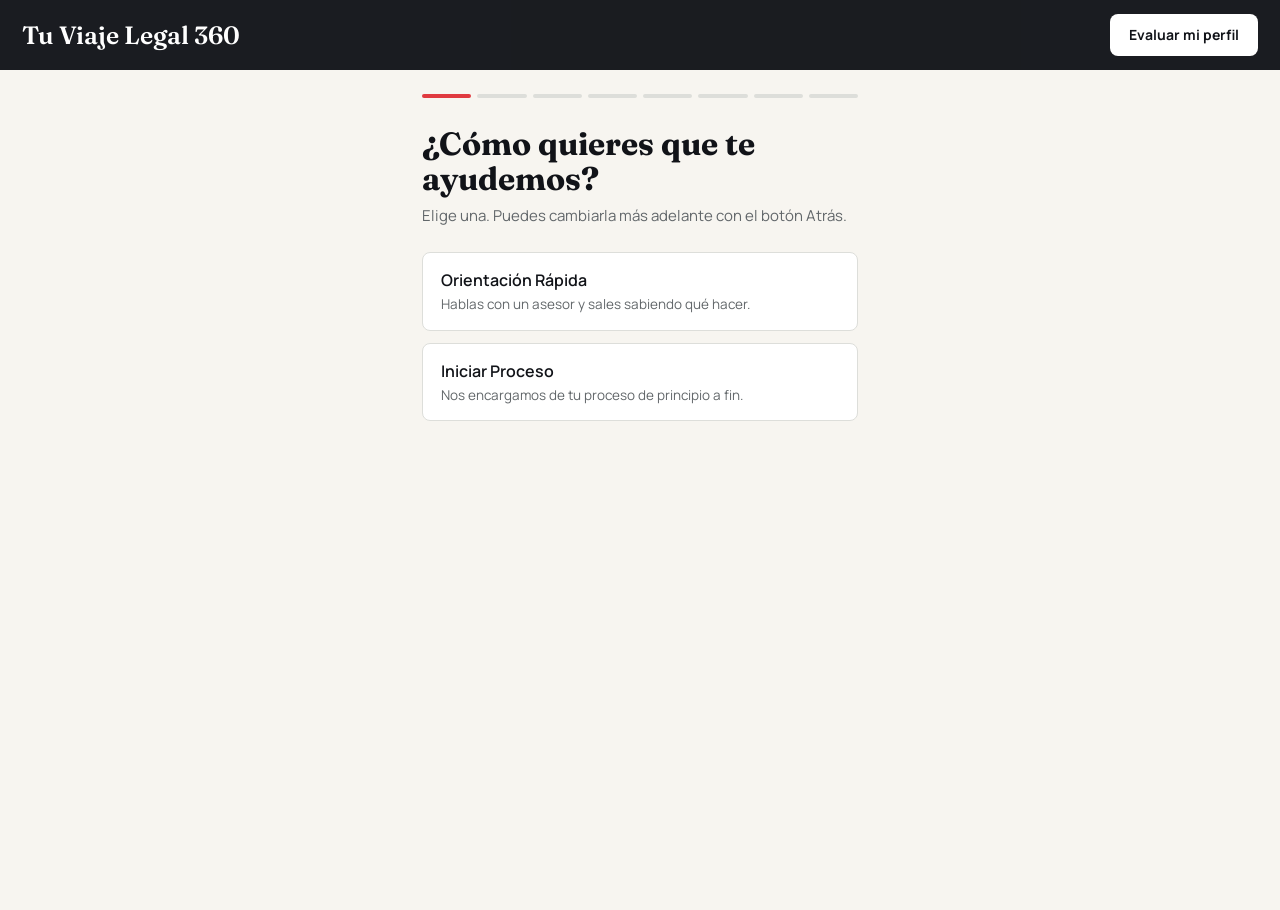
==== commit e2503df6: "Actualizar demo desde plataforma-visas" ====
--- a/agendar.html
+++ b/agendar.html
@@ -11,7 +11,7 @@
   <meta property="og:url" content="https://tuviajelegal.com/agendar.html" />
   <meta property="og:image" content="https://tuviajelegal.com/assets/hero-consulta.jpg" />
   <meta name="twitter:card" content="summary_large_image" />
-  <link rel="stylesheet" href="estilo-marca.css?v=1cd7f68" />
+  <link rel="stylesheet" href="estilo-marca.css?v=620b0fe" />
 </head>
 <body>
 
@@ -24,10 +24,10 @@
     <!-- el contenido lo inyecta wizard.js -->
   </div>
 
-  <script src="catalogo.js?v=1cd7f68"></script>
-  <script src="config-cliente.js?v=1cd7f68"></script>
-  <script src="analitica.js?v=1cd7f68"></script>
-  <script src="citas.js?v=1cd7f68"></script>
-  <script src="wizard.js?v=1cd7f68"></script>
+  <script src="catalogo.js?v=620b0fe"></script>
+  <script src="config-cliente.js?v=620b0fe"></script>
+  <script src="analitica.js?v=620b0fe"></script>
+  <script src="citas.js?v=620b0fe"></script>
+  <script src="wizard.js?v=620b0fe"></script>
 </body>
 </html>
--- a/estilo-marca.css
+++ b/estilo-marca.css
@@ -10,14 +10,14 @@
   --tinta-suave: #1b2024;
   --crema: #f7f5f0;
   --blanco: #ffffff;
-  --petroleo: #064b49;
-  --petroleo-oscuro: #033a39;
-  --azul: #3767ea;
+  --petroleo: #1c2149;   /* azul marino del logo (antes era un verde petróleo) */
+  --petroleo-oscuro: #141836;
+  --azul: #2b3a8c;
   --gris: #62676a;
   --gris-claro: #dddeda;
-  --acento: #e86a55;
-  --acento-oscuro: #a83d2f;
-  --acento-accion: #c44b39;
+  --acento: #e03a40;     /* rojo del logo, en la versión que se lee sobre oscuro */
+  --acento-oscuro: #8a0f15;
+  --acento-accion: #b3141c;   /* rojo puro del logo: el color de los botones */
   --serif: "Fraunces", Georgia, "Times New Roman", serif;
   --sans: "Manrope", -apple-system, BlinkMacSystemFont, "Segoe UI", sans-serif;
   --radio: 8px;
@@ -159,7 +159,9 @@
   inset: 0;
   z-index: 0;
   background-image: url("assets/hero-consulta.jpg");
-  background-position: center;
+  /* Pegada arriba: centrada, en pantallas anchas se recortaba la cabeza de
+     la asesora que está de pie. Lo que sobre se corta por abajo (el escritorio). */
+  background-position: center top;
   background-size: cover;
 }
 
@@ -331,9 +333,15 @@
 
 /* ---------- landing: equipo ---------- */
 
+/* La foto del equipo es vertical. Antes llenaba una franja ancha y quedaba
+   recortada a las caras; ahora va en su propio marco vertical, con aire. */
 .equipo {
   display: grid;
-  grid-template-columns: minmax(320px, 0.9fr) minmax(520px, 1.3fr);
+  grid-template-columns: minmax(320px, 1fr) minmax(300px, 0.78fr);
+  align-items: center;
+  gap: 48px 6vw;
+  /* Mismo margen izquierdo que el resto de las secciones (ancho de 1240px). */
+  padding: 96px max(7vw, calc((100% - 1240px) / 2));
   background: var(--blanco);
   scroll-margin-top: 72px;
 }
@@ -342,7 +350,8 @@
   display: flex;
   flex-direction: column;
   justify-content: center;
-  padding: 80px 7vw;
+  width: 100%;
+  max-width: 560px;
 }
 
 .equipo-copy h2 {
@@ -356,8 +365,20 @@
 
 .equipo-copy > p:last-child { max-width: 540px; margin: 0; color: var(--gris); font-size: 15px; line-height: 1.75; }
 
-.equipo-foto { position: relative; min-height: 560px; margin: 0; overflow: hidden; background: var(--tinta-suave); }
-.equipo-foto img { width: 100%; height: 100%; position: absolute; inset: 0; object-fit: cover; object-position: 50% 22%; }
+.equipo-foto {
+  position: relative;
+  justify-self: center;
+  width: 100%;
+  max-width: 500px;
+  aspect-ratio: 4 / 5;
+  margin: 0;
+  overflow: hidden;
+  border-radius: 18px;
+  background: var(--tinta-suave);
+  /* Un bloque de color asomando por detrás, para que no flote en el blanco. */
+  box-shadow: 18px 18px 0 #ebe6da;
+}
+.equipo-foto img { width: 100%; height: 100%; position: absolute; inset: 0; object-fit: cover; object-position: 50% 28%; }
 /* ---------- landing: personas del equipo ---------- */
 
 .seccion-personas { border-top: 1px solid var(--gris-claro); background: var(--crema); }
@@ -365,6 +386,13 @@
 .persona { margin: 0; }
 .persona-foto { aspect-ratio: 4 / 5; margin: 0 0 18px; overflow: hidden; border-radius: var(--radio); background: var(--tinta-suave); }
 .persona-foto img { display: block; width: 100%; height: 100%; object-fit: cover; object-position: 50% 30%; }
+/* Mismo encuadre para los tres: los ojos a la misma altura, la cara centrada
+   y del mismo tamaño. Las fotos se tomaron a distancias distintas, así que
+   cada una lleva su ajuste (calculado con la posición de la cara en la foto). */
+.persona-foto img { transform-origin: 0 0; }
+.persona:nth-child(1) .persona-foto img { transform: translate(-9.78%, -11.88%) scale(1.2855); }
+.persona:nth-child(2) .persona-foto img { transform: translate(-5.14%, -0.68%) scale(1.0763); }
+.persona:nth-child(3) .persona-foto img { transform: translate(-8.08%, -2.42%) scale(1.1146); }
 .persona-nombre { margin: 0 0 4px; font-family: var(--serif); font-size: 24px; font-weight: 600; line-height: 1.15; }
 .persona-cargo { margin: 0; color: var(--gris); font-size: 14px; }
 
@@ -431,7 +459,7 @@
   text-transform: none;
 }
 
-.precio-badge-azul { background: #e8efff; color: #2452ca; }
+.precio-badge-azul { background: #e6e8f4; color: #1c2149; }
 
 .precio-nombre {
   margin: 0 0 8px;
@@ -590,9 +618,9 @@
   .confianza-item:nth-child(2) { border-right: 0; }
   .confianza-item:nth-child(-n + 2) { border-bottom: 1px solid var(--gris-claro); }
   .pasos-horizontales .paso { padding: 4px 28px 0; }
-  .equipo { grid-template-columns: 1fr; }
-  .equipo-copy { padding: 72px 7vw; }
-  .equipo-foto { min-height: 520px; }
+  .equipo { grid-template-columns: 1fr; padding: 72px 7vw; }
+  .equipo-copy { justify-self: start; max-width: 640px; }
+  .equipo-foto { justify-self: center; max-width: 460px; }
   .precios { grid-template-columns: 1fr; max-width: 680px; margin: 0 auto; }
   .escala-servicios { display: none; }
   .precios-nota, .gratis-banda { max-width: 680px; margin-left: auto; margin-right: auto; }
@@ -646,9 +674,10 @@
   .pasos-horizontales .paso:first-child { padding-top: 0; }
   .pasos-horizontales .paso:last-child { border-bottom: 0; }
   .paso-cabecera { margin-bottom: 14px; }
-  .equipo-copy { padding: 64px 20px; }
+  .equipo { padding: 64px 20px 76px; gap: 36px; }
   .equipo-copy h2 { font-size: 42px; }
-  .equipo-foto { min-height: 360px; }
+  /* El bloque de atrás se achica: a 18px se salía del margen del celular. */
+  .equipo-foto { max-width: none; width: calc(100% - 12px); justify-self: start; box-shadow: 12px 12px 0 #ebe6da; }
   /* Apiladas, las tres fotos empujaban los servicios casi dos pantallas
      hacia abajo: en celular van en carrusel y asoma la siguiente tarjeta. */
   .personas {
@@ -781,7 +810,7 @@
 .btn-primary {
   display: block;
   width: 100%;
-  background: var(--acento);
+  background: var(--acento-accion);
   color: var(--blanco);
   border: none;
   border-radius: 999px;
@@ -1188,3 +1217,76 @@
 @media (max-width: 760px) {
   .intro-headline { font-size: 36px; }
 }
+
+/* =====================================================================
+   Página de inicio — puesta a punto (23 nov 2026)
+   Logo en la barra, colores del logo, servicios sin hueco, cierre con la
+   marca, letra legible en celular y un mismo margen para toda la página.
+   ===================================================================== */
+
+/* ---- logo: emblema + nombre ---- */
+.barra-marca { display: inline-flex; align-items: center; gap: 10px; }
+.barra-emblema { display: block; width: auto; height: 46px; flex: none; }
+.pie-landing .barra-emblema { height: 40px; }
+
+/* ---- un solo margen: todo arranca donde arrancan las secciones (1240px) ---- */
+.landing { --margen: max(5vw, calc((100% - 1240px) / 2)); }
+.landing .hero { padding-left: var(--margen); padding-right: var(--margen); }
+.landing .barra-landing { padding-left: var(--margen); padding-right: var(--margen); }
+.landing .cierre { padding-left: var(--margen); padding-right: var(--margen); }
+.landing .pie-landing { padding-left: var(--margen); padding-right: var(--margen); }
+.landing .confianza { padding-left: var(--margen); padding-right: var(--margen); }
+
+/* ---- cierre: rojo de la marca en vez del azul que no era de aquí ---- */
+.cierre { background: var(--acento-accion); }
+.cierre-kicker { color: rgba(255, 255, 255, 0.82); }
+.cierre p:last-child { font-size: 15px; color: rgba(255, 255, 255, 0.92); }
+.cierre-enlace { color: var(--blanco); font-weight: 700; text-underline-offset: 3px; }
+.btn-cierre { font-size: 15px; }
+
+/* ---- letra: nada de texto para leer por debajo de 13px ---- */
+.hero-nota { font-size: 13.5px; }
+.precios-nota { font-size: 13px; line-height: 1.55; color: rgba(255, 255, 255, 0.74); }
+.faq-respuesta { font-size: 14.5px; }
+.pie { font-size: 13.5px; }
+.pie-enlaces a { font-size: 13.5px; }
+.escala-servicios { font-size: 12.5px; }
+.precio-badge { font-size: 11.5px; }
+
+/* ---- servicios: la evaluación gratis ocupa la tercera columna ---- */
+@media (min-width: 1101px) {
+  .seccion-servicios .contenedor {
+    display: grid;
+    grid-template-columns: minmax(0, 1fr) minmax(0, 1fr) minmax(0, 0.82fr);
+    column-gap: 18px;
+  }
+  .seccion-servicios .seccion-kicker,
+  .seccion-servicios .seccion-titulo,
+  .seccion-servicios .servicios-intro { grid-column: 1 / -1; }
+  .seccion-servicios .precios-dos { grid-column: 1 / 3; grid-row: 4; max-width: none; margin: 0; }
+  .seccion-servicios .gratis-banda {
+    grid-column: 3; grid-row: 4;
+    flex-direction: column; align-items: flex-start; justify-content: space-between;
+    max-width: none; margin: 0; padding: 30px 28px;
+  }
+  .seccion-servicios .gratis-banda-cta { width: 100%; }
+  .seccion-servicios .escala-servicios { grid-column: 1 / 3; grid-row: 5; max-width: none; }
+  .seccion-servicios .precios-nota { grid-column: 1 / 3; grid-row: 6; max-width: none; }
+}
+
+@media (max-width: 980px) {
+  .barra-emblema { height: 34px; }
+  .landing .barra .barra-marca { gap: 8px; }
+  .landing .hero { padding-left: 20px; padding-right: 20px; }
+  .hero-eyebrow { font-size: 11.5px; }
+  .seccion-kicker { font-size: 12.5px; }
+  .paso-detalle { font-size: 15px; }
+  .precios-nota { font-size: 13px; text-align: left; }
+  .landing .barra .barra-cta { min-height: 42px; font-size: 13px; padding: 9px 12px; }
+}
+
+@media (max-width: 420px) {
+  /* En celulares angostos el nombre no cabe junto al botón: queda el emblema. */
+  .landing .barra-landing .barra-marca span { display: none; }
+  .landing .barra-landing .barra-emblema { height: 40px; }
+}
